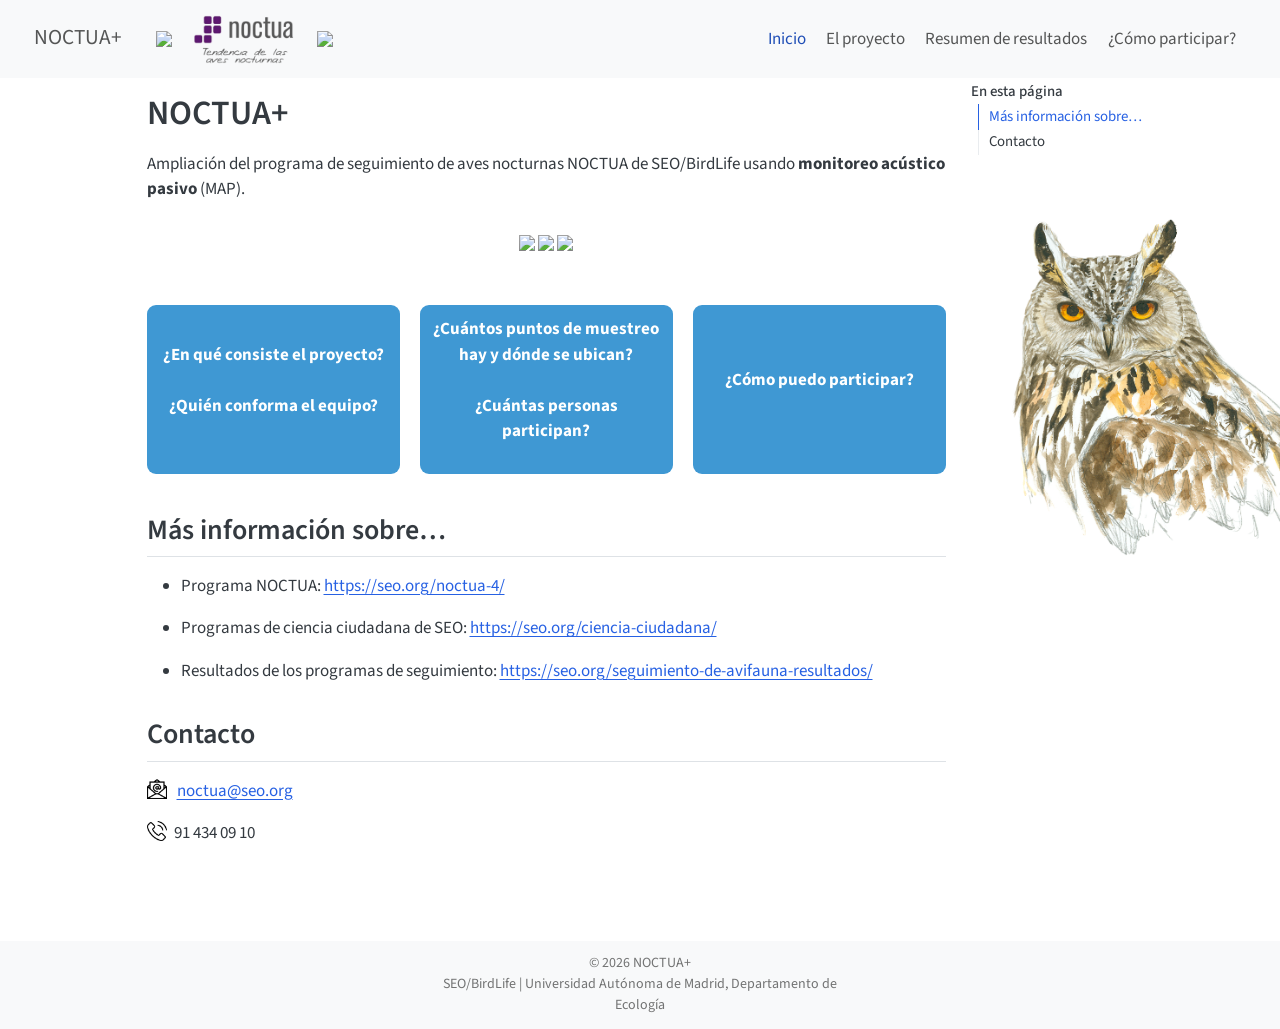
==== docs/index.html @ 01b06749 "inicio" ====
<!DOCTYPE html>
<html xmlns="http://www.w3.org/1999/xhtml" lang="es" xml:lang="es"><head>

<meta charset="utf-8">
<meta name="generator" content="quarto-1.8.25">

<meta name="viewport" content="width=device-width, initial-scale=1.0, user-scalable=yes">


<title>NOCTUA+ – NOCTUA+ </title>
<style>
code{white-space: pre-wrap;}
span.smallcaps{font-variant: small-caps;}
div.columns{display: flex; gap: min(4vw, 1.5em);}
div.column{flex: auto; overflow-x: auto;}
div.hanging-indent{margin-left: 1.5em; text-indent: -1.5em;}
ul.task-list{list-style: none;}
ul.task-list li input[type="checkbox"] {
  width: 0.8em;
  margin: 0 0.8em 0.2em -1em; /* quarto-specific, see https://github.com/quarto-dev/quarto-cli/issues/4556 */ 
  vertical-align: middle;
}
</style>


<script src="site_libs/quarto-nav/quarto-nav.js"></script>
<script src="site_libs/quarto-nav/headroom.min.js"></script>
<script src="site_libs/clipboard/clipboard.min.js"></script>
<script src="site_libs/quarto-search/autocomplete.umd.js"></script>
<script src="site_libs/quarto-search/fuse.min.js"></script>
<script src="site_libs/quarto-search/quarto-search.js"></script>
<meta name="quarto:offset" content="./">
<script src="site_libs/quarto-html/quarto.js" type="module"></script>
<script src="site_libs/quarto-html/tabsets/tabsets.js" type="module"></script>
<script src="site_libs/quarto-html/axe/axe-check.js" type="module"></script>
<script src="site_libs/quarto-html/popper.min.js"></script>
<script src="site_libs/quarto-html/tippy.umd.min.js"></script>
<script src="site_libs/quarto-html/anchor.min.js"></script>
<link href="site_libs/quarto-html/tippy.css" rel="stylesheet">
<link href="site_libs/quarto-html/quarto-syntax-highlighting-7b89279ff1a6dce999919e0e67d4d9ec.css" rel="stylesheet" id="quarto-text-highlighting-styles">
<script src="site_libs/bootstrap/bootstrap.min.js"></script>
<link href="site_libs/bootstrap/bootstrap-icons.css" rel="stylesheet">
<link href="site_libs/bootstrap/bootstrap-8214878b31166e045201707d0946d7bc.min.css" rel="stylesheet" append-hash="true" id="quarto-bootstrap" data-mode="light">
<script id="quarto-search-options" type="application/json">{
  "location": "navbar",
  "copy-button": false,
  "collapse-after": 3,
  "panel-placement": "end",
  "type": "overlay",
  "limit": 50,
  "keyboard-shortcut": [
    "f",
    "/",
    "s"
  ],
  "show-item-context": false,
  "language": {
    "search-no-results-text": "No se han encontrado resultados",
    "search-matching-documents-text": "documentos encontrados",
    "search-copy-link-title": "Copiar el enlace en la búsqueda",
    "search-hide-matches-text": "Ocultar resultados adicionales",
    "search-more-match-text": "resultado adicional en este documento",
    "search-more-matches-text": "resultados adicionales en este documento",
    "search-clear-button-title": "Borrar",
    "search-text-placeholder": "",
    "search-detached-cancel-button-title": "Cancelar",
    "search-submit-button-title": "Enviar",
    "search-label": "Buscar"
  }
}</script>


<link rel="stylesheet" href="styles.css">
</head>

<body class="nav-fixed quarto-light">

<div id="quarto-search-results"></div>
  <header id="quarto-header" class="headroom fixed-top">
    <nav class="navbar navbar-expand-lg " data-bs-theme="dark">
      <div class="navbar-container container-fluid">
      <div class="navbar-brand-container mx-auto">
    <a href="./index.html" class="navbar-brand navbar-brand-logo">
    </a>
    <a class="navbar-brand" href="./index.html">
    <span class="navbar-title">NOCTUA+ <img src="images/seo.png" height="50" style="padding-left:30px"><img src="images/noctua2.png" height="50" style="padding-left:20px"><img src="images/uam.png" height="50" style="padding-left:20px"></span>
    </a>
  </div>
            <div id="quarto-search" class="" title="Buscar"></div>
          <button class="navbar-toggler" type="button" data-bs-toggle="collapse" data-bs-target="#navbarCollapse" aria-controls="navbarCollapse" role="menu" aria-expanded="false" aria-label="Navegación de palanca" onclick="if (window.quartoToggleHeadroom) { window.quartoToggleHeadroom(); }">
  <span class="navbar-toggler-icon"></span>
</button>
          <div class="collapse navbar-collapse" id="navbarCollapse">
            <ul class="navbar-nav navbar-nav-scroll ms-auto">
  <li class="nav-item">
    <a class="nav-link active" href="./index.html" aria-current="page"> 
<span class="menu-text">Inicio</span></a>
  </li>  
  <li class="nav-item">
    <a class="nav-link" href="./proyecto.html"> 
<span class="menu-text">El proyecto</span></a>
  </li>  
  <li class="nav-item">
    <a class="nav-link" href="./resultados.html"> 
<span class="menu-text">Resumen de resultados</span></a>
  </li>  
  <li class="nav-item">
    <a class="nav-link" href="./participar.html"> 
<span class="menu-text">¿Cómo participar?</span></a>
  </li>  
</ul>
          </div> <!-- /navcollapse -->
            <div class="quarto-navbar-tools">
</div>
      </div> <!-- /container-fluid -->
    </nav>
</header>
<!-- content -->
<div id="quarto-content" class="quarto-container page-columns page-rows-contents page-layout-article page-navbar">
<!-- sidebar -->
<!-- margin-sidebar -->
    <div id="quarto-margin-sidebar" class="sidebar margin-sidebar">
        <nav id="TOC" role="doc-toc" class="toc-active">
    <h2 id="toc-title">En esta página</h2>
   
  <ul>
  <li><a href="#más-información-sobre" id="toc-más-información-sobre" class="nav-link active" data-scroll-target="#más-información-sobre">Más información sobre…</a></li>
  <li><a href="#contacto" id="toc-contacto" class="nav-link" data-scroll-target="#contacto">Contacto</a></li>
  </ul>
</nav>
    </div>
<!-- main -->
<main class="content" id="quarto-document-content">

<header id="title-block-header" class="quarto-title-block default">
<div class="quarto-title">
<h1 class="title">NOCTUA+</h1>
</div>



<div class="quarto-title-meta">

    
  
    
  </div>
  


</header>


<p>Ampliación del programa de seguimiento de aves nocturnas NOCTUA de SEO/BirdLife usando <strong>monitoreo acústico pasivo</strong> (MAP).</p>
<div class="cell">
<div class="cell-output-display">
<div style="text-align:center; padding:10px;">
  <img src="images/noctua.jpg" height="120">
  <img src="images/noctua2.jpg" height="120">
  <img src="images/audiomoth.jpg" height="120">
</div>
</div>
</div>
<div class="cards-container">
<div class="card-inicio" onclick="location.href='proyecto.html'">
<p>¿En qué consiste el proyecto?<br>
<br>
¿Quién conforma el equipo?</p>
</div>
<div class="card-inicio" onclick="location.href='mapa.html'">
<p>¿Cuántos puntos de muestreo hay y dónde se ubican?<br>
<br>
¿Cuántas personas participan?</p>
</div>
<div class="card-inicio" onclick="location.href='participar.html'">
<p>¿Cómo puedo participar?</p>
</div>
</div>
<section id="más-información-sobre" class="level2">
<h2 class="anchored" data-anchor-id="más-información-sobre">Más información sobre…</h2>
<ul>
<li><p>Programa NOCTUA: <a href="https://seo.org/noctua-4/" class="uri">https://seo.org/noctua-4/</a></p></li>
<li><p>Programas de ciencia ciudadana de SEO: <a href="https://seo.org/ciencia-ciudadana/" class="uri">https://seo.org/ciencia-ciudadana/</a></p></li>
<li><p>Resultados de los programas de seguimiento: <a href="https://seo.org/seguimiento-de-avifauna-resultados/" class="uri">https://seo.org/seguimiento-de-avifauna-resultados/</a></p></li>
</ul>
</section>
<section id="contacto" class="level2">
<h2 class="anchored" data-anchor-id="contacto">Contacto</h2>
<p><img src="images/email.png" class="img-fluid" style="vertical-align: text-top; margin-right: 7px;" width="20"> <a href="mailto:noctua@seo.org" class="email">noctua@seo.org</a></p>
<p><img src="images/telefono.png" class="img-fluid" style="vertical-align: text-top; margin-right: 7px;" width="20">91 434 09 10</p>


</section>

</main> <!-- /main -->
<img src="images/buho_real.png" class="imagen-derecha">
<script id="quarto-html-after-body" type="application/javascript">
  window.document.addEventListener("DOMContentLoaded", function (event) {
    const icon = "";
    const anchorJS = new window.AnchorJS();
    anchorJS.options = {
      placement: 'right',
      icon: icon
    };
    anchorJS.add('.anchored');
    const isCodeAnnotation = (el) => {
      for (const clz of el.classList) {
        if (clz.startsWith('code-annotation-')) {                     
          return true;
        }
      }
      return false;
    }
    const onCopySuccess = function(e) {
      // button target
      const button = e.trigger;
      // don't keep focus
      button.blur();
      // flash "checked"
      button.classList.add('code-copy-button-checked');
      var currentTitle = button.getAttribute("title");
      button.setAttribute("title", "Copiado");
      let tooltip;
      if (window.bootstrap) {
        button.setAttribute("data-bs-toggle", "tooltip");
        button.setAttribute("data-bs-placement", "left");
        button.setAttribute("data-bs-title", "Copiado");
        tooltip = new bootstrap.Tooltip(button, 
          { trigger: "manual", 
            customClass: "code-copy-button-tooltip",
            offset: [0, -8]});
        tooltip.show();    
      }
      setTimeout(function() {
        if (tooltip) {
          tooltip.hide();
          button.removeAttribute("data-bs-title");
          button.removeAttribute("data-bs-toggle");
          button.removeAttribute("data-bs-placement");
        }
        button.setAttribute("title", currentTitle);
        button.classList.remove('code-copy-button-checked');
      }, 1000);
      // clear code selection
      e.clearSelection();
    }
    const getTextToCopy = function(trigger) {
      const outerScaffold = trigger.parentElement.cloneNode(true);
      const codeEl = outerScaffold.querySelector('code');
      for (const childEl of codeEl.children) {
        if (isCodeAnnotation(childEl)) {
          childEl.remove();
        }
      }
      return codeEl.innerText;
    }
    const clipboard = new window.ClipboardJS('.code-copy-button:not([data-in-quarto-modal])', {
      text: getTextToCopy
    });
    clipboard.on('success', onCopySuccess);
    if (window.document.getElementById('quarto-embedded-source-code-modal')) {
      const clipboardModal = new window.ClipboardJS('.code-copy-button[data-in-quarto-modal]', {
        text: getTextToCopy,
        container: window.document.getElementById('quarto-embedded-source-code-modal')
      });
      clipboardModal.on('success', onCopySuccess);
    }
      var localhostRegex = new RegExp(/^(?:http|https):\/\/localhost\:?[0-9]*\//);
      var mailtoRegex = new RegExp(/^mailto:/);
        var filterRegex = new RegExp('/' + window.location.host + '/');
      var isInternal = (href) => {
          return filterRegex.test(href) || localhostRegex.test(href) || mailtoRegex.test(href);
      }
      // Inspect non-navigation links and adorn them if external
     var links = window.document.querySelectorAll('a[href]:not(.nav-link):not(.navbar-brand):not(.toc-action):not(.sidebar-link):not(.sidebar-item-toggle):not(.pagination-link):not(.no-external):not([aria-hidden]):not(.dropdown-item):not(.quarto-navigation-tool):not(.about-link)');
      for (var i=0; i<links.length; i++) {
        const link = links[i];
        if (!isInternal(link.href)) {
          // undo the damage that might have been done by quarto-nav.js in the case of
          // links that we want to consider external
          if (link.dataset.originalHref !== undefined) {
            link.href = link.dataset.originalHref;
          }
        }
      }
    function tippyHover(el, contentFn, onTriggerFn, onUntriggerFn) {
      const config = {
        allowHTML: true,
        maxWidth: 500,
        delay: 100,
        arrow: false,
        appendTo: function(el) {
            return el.parentElement;
        },
        interactive: true,
        interactiveBorder: 10,
        theme: 'quarto',
        placement: 'bottom-start',
      };
      if (contentFn) {
        config.content = contentFn;
      }
      if (onTriggerFn) {
        config.onTrigger = onTriggerFn;
      }
      if (onUntriggerFn) {
        config.onUntrigger = onUntriggerFn;
      }
      window.tippy(el, config); 
    }
    const noterefs = window.document.querySelectorAll('a[role="doc-noteref"]');
    for (var i=0; i<noterefs.length; i++) {
      const ref = noterefs[i];
      tippyHover(ref, function() {
        // use id or data attribute instead here
        let href = ref.getAttribute('data-footnote-href') || ref.getAttribute('href');
        try { href = new URL(href).hash; } catch {}
        const id = href.replace(/^#\/?/, "");
        const note = window.document.getElementById(id);
        if (note) {
          return note.innerHTML;
        } else {
          return "";
        }
      });
    }
    const xrefs = window.document.querySelectorAll('a.quarto-xref');
    const processXRef = (id, note) => {
      // Strip column container classes
      const stripColumnClz = (el) => {
        el.classList.remove("page-full", "page-columns");
        if (el.children) {
          for (const child of el.children) {
            stripColumnClz(child);
          }
        }
      }
      stripColumnClz(note)
      if (id === null || id.startsWith('sec-')) {
        // Special case sections, only their first couple elements
        const container = document.createElement("div");
        if (note.children && note.children.length > 2) {
          container.appendChild(note.children[0].cloneNode(true));
          for (let i = 1; i < note.children.length; i++) {
            const child = note.children[i];
            if (child.tagName === "P" && child.innerText === "") {
              continue;
            } else {
              container.appendChild(child.cloneNode(true));
              break;
            }
          }
          if (window.Quarto?.typesetMath) {
            window.Quarto.typesetMath(container);
          }
          return container.innerHTML
        } else {
          if (window.Quarto?.typesetMath) {
            window.Quarto.typesetMath(note);
          }
          return note.innerHTML;
        }
      } else {
        // Remove any anchor links if they are present
        const anchorLink = note.querySelector('a.anchorjs-link');
        if (anchorLink) {
          anchorLink.remove();
        }
        if (window.Quarto?.typesetMath) {
          window.Quarto.typesetMath(note);
        }
        if (note.classList.contains("callout")) {
          return note.outerHTML;
        } else {
          return note.innerHTML;
        }
      }
    }
    for (var i=0; i<xrefs.length; i++) {
      const xref = xrefs[i];
      tippyHover(xref, undefined, function(instance) {
        instance.disable();
        let url = xref.getAttribute('href');
        let hash = undefined; 
        if (url.startsWith('#')) {
          hash = url;
        } else {
          try { hash = new URL(url).hash; } catch {}
        }
        if (hash) {
          const id = hash.replace(/^#\/?/, "");
          const note = window.document.getElementById(id);
          if (note !== null) {
            try {
              const html = processXRef(id, note.cloneNode(true));
              instance.setContent(html);
            } finally {
              instance.enable();
              instance.show();
            }
          } else {
            // See if we can fetch this
            fetch(url.split('#')[0])
            .then(res => res.text())
            .then(html => {
              const parser = new DOMParser();
              const htmlDoc = parser.parseFromString(html, "text/html");
              const note = htmlDoc.getElementById(id);
              if (note !== null) {
                const html = processXRef(id, note);
                instance.setContent(html);
              } 
            }).finally(() => {
              instance.enable();
              instance.show();
            });
          }
        } else {
          // See if we can fetch a full url (with no hash to target)
          // This is a special case and we should probably do some content thinning / targeting
          fetch(url)
          .then(res => res.text())
          .then(html => {
            const parser = new DOMParser();
            const htmlDoc = parser.parseFromString(html, "text/html");
            const note = htmlDoc.querySelector('main.content');
            if (note !== null) {
              // This should only happen for chapter cross references
              // (since there is no id in the URL)
              // remove the first header
              if (note.children.length > 0 && note.children[0].tagName === "HEADER") {
                note.children[0].remove();
              }
              const html = processXRef(null, note);
              instance.setContent(html);
            } 
          }).finally(() => {
            instance.enable();
            instance.show();
          });
        }
      }, function(instance) {
      });
    }
        let selectedAnnoteEl;
        const selectorForAnnotation = ( cell, annotation) => {
          let cellAttr = 'data-code-cell="' + cell + '"';
          let lineAttr = 'data-code-annotation="' +  annotation + '"';
          const selector = 'span[' + cellAttr + '][' + lineAttr + ']';
          return selector;
        }
        const selectCodeLines = (annoteEl) => {
          const doc = window.document;
          const targetCell = annoteEl.getAttribute("data-target-cell");
          const targetAnnotation = annoteEl.getAttribute("data-target-annotation");
          const annoteSpan = window.document.querySelector(selectorForAnnotation(targetCell, targetAnnotation));
          const lines = annoteSpan.getAttribute("data-code-lines").split(",");
          const lineIds = lines.map((line) => {
            return targetCell + "-" + line;
          })
          let top = null;
          let height = null;
          let parent = null;
          if (lineIds.length > 0) {
              //compute the position of the single el (top and bottom and make a div)
              const el = window.document.getElementById(lineIds[0]);
              top = el.offsetTop;
              height = el.offsetHeight;
              parent = el.parentElement.parentElement;
            if (lineIds.length > 1) {
              const lastEl = window.document.getElementById(lineIds[lineIds.length - 1]);
              const bottom = lastEl.offsetTop + lastEl.offsetHeight;
              height = bottom - top;
            }
            if (top !== null && height !== null && parent !== null) {
              // cook up a div (if necessary) and position it 
              let div = window.document.getElementById("code-annotation-line-highlight");
              if (div === null) {
                div = window.document.createElement("div");
                div.setAttribute("id", "code-annotation-line-highlight");
                div.style.position = 'absolute';
                parent.appendChild(div);
              }
              div.style.top = top - 2 + "px";
              div.style.height = height + 4 + "px";
              div.style.left = 0;
              let gutterDiv = window.document.getElementById("code-annotation-line-highlight-gutter");
              if (gutterDiv === null) {
                gutterDiv = window.document.createElement("div");
                gutterDiv.setAttribute("id", "code-annotation-line-highlight-gutter");
                gutterDiv.style.position = 'absolute';
                const codeCell = window.document.getElementById(targetCell);
                const gutter = codeCell.querySelector('.code-annotation-gutter');
                gutter.appendChild(gutterDiv);
              }
              gutterDiv.style.top = top - 2 + "px";
              gutterDiv.style.height = height + 4 + "px";
            }
            selectedAnnoteEl = annoteEl;
          }
        };
        const unselectCodeLines = () => {
          const elementsIds = ["code-annotation-line-highlight", "code-annotation-line-highlight-gutter"];
          elementsIds.forEach((elId) => {
            const div = window.document.getElementById(elId);
            if (div) {
              div.remove();
            }
          });
          selectedAnnoteEl = undefined;
        };
          // Handle positioning of the toggle
      window.addEventListener(
        "resize",
        throttle(() => {
          elRect = undefined;
          if (selectedAnnoteEl) {
            selectCodeLines(selectedAnnoteEl);
          }
        }, 10)
      );
      function throttle(fn, ms) {
      let throttle = false;
      let timer;
        return (...args) => {
          if(!throttle) { // first call gets through
              fn.apply(this, args);
              throttle = true;
          } else { // all the others get throttled
              if(timer) clearTimeout(timer); // cancel #2
              timer = setTimeout(() => {
                fn.apply(this, args);
                timer = throttle = false;
              }, ms);
          }
        };
      }
        // Attach click handler to the DT
        const annoteDls = window.document.querySelectorAll('dt[data-target-cell]');
        for (const annoteDlNode of annoteDls) {
          annoteDlNode.addEventListener('click', (event) => {
            const clickedEl = event.target;
            if (clickedEl !== selectedAnnoteEl) {
              unselectCodeLines();
              const activeEl = window.document.querySelector('dt[data-target-cell].code-annotation-active');
              if (activeEl) {
                activeEl.classList.remove('code-annotation-active');
              }
              selectCodeLines(clickedEl);
              clickedEl.classList.add('code-annotation-active');
            } else {
              // Unselect the line
              unselectCodeLines();
              clickedEl.classList.remove('code-annotation-active');
            }
          });
        }
    const findCites = (el) => {
      const parentEl = el.parentElement;
      if (parentEl) {
        const cites = parentEl.dataset.cites;
        if (cites) {
          return {
            el,
            cites: cites.split(' ')
          };
        } else {
          return findCites(el.parentElement)
        }
      } else {
        return undefined;
      }
    };
    var bibliorefs = window.document.querySelectorAll('a[role="doc-biblioref"]');
    for (var i=0; i<bibliorefs.length; i++) {
      const ref = bibliorefs[i];
      const citeInfo = findCites(ref);
      if (citeInfo) {
        tippyHover(citeInfo.el, function() {
          var popup = window.document.createElement('div');
          citeInfo.cites.forEach(function(cite) {
            var citeDiv = window.document.createElement('div');
            citeDiv.classList.add('hanging-indent');
            citeDiv.classList.add('csl-entry');
            var biblioDiv = window.document.getElementById('ref-' + cite);
            if (biblioDiv) {
              citeDiv.innerHTML = biblioDiv.innerHTML;
            }
            popup.appendChild(citeDiv);
          });
          return popup.innerHTML;
        });
      }
    }
  });
  </script>
</div> <!-- /content -->
<footer class="footer">
  <div class="nav-footer">
    <div class="nav-footer-left">
      &nbsp;
    </div>   
    <div class="nav-footer-center">
      <ul class="footer-items list-unstyled">
    <li class="nav-item">
 © 2026 NOCTUA+<br>SEO/BirdLife  |  Universidad Autónoma de Madrid, Departamento de Ecología
  </li>  
</ul>
    </div>
    <div class="nav-footer-right">
      &nbsp;
    </div>
  </div>
</footer>




</body></html>
---- docs/styles.css ----
.justificado {
  text-align: justify !important;
}

/* botones */
.cards-container {
  display: flex;
  gap: 20px;              /* espacio entre tarjetas */
  align-items: stretch;
  padding-top: 40px;
  padding-bottom: 40px;
}

.card-inicio {
  flex: 1;                /* todas ocupan el mismo ancho */
  display: flex;
  align-items: center;    /* centra vertical */
  justify-content: center;/* centra horizontal */
  text-align: center;
  padding: 12px;
  cursor: pointer;

  background-color: #3f98d3 !important;
  border-radius: 9px;
  box-sizing: border-box;
  font-size: 17px;
  font-weight: bold;
  color: white;
  transition: box-shadow 0.3s;
}

.card-inicio:hover {
  box-shadow: 0 6px 16px rgba(0,0,0,0.4);
}

.card-equipo {
  border:none;
}

/* Contenedor principal de Quarto */
.page-columns {
  position: relative;
}

/* Imagen fuera del cuerpo pero alineada al margen del contenido */
.imagen-derecha {
  position: absolute;
  left: 100%;
  margin-left: 40px;
  top: 120px;
  width: 400px;
}

/* Ocultar en pantallas pequeñas */
@media (max-width: 700px) {
  .imagen-derecha {
    display: none;
  }
}
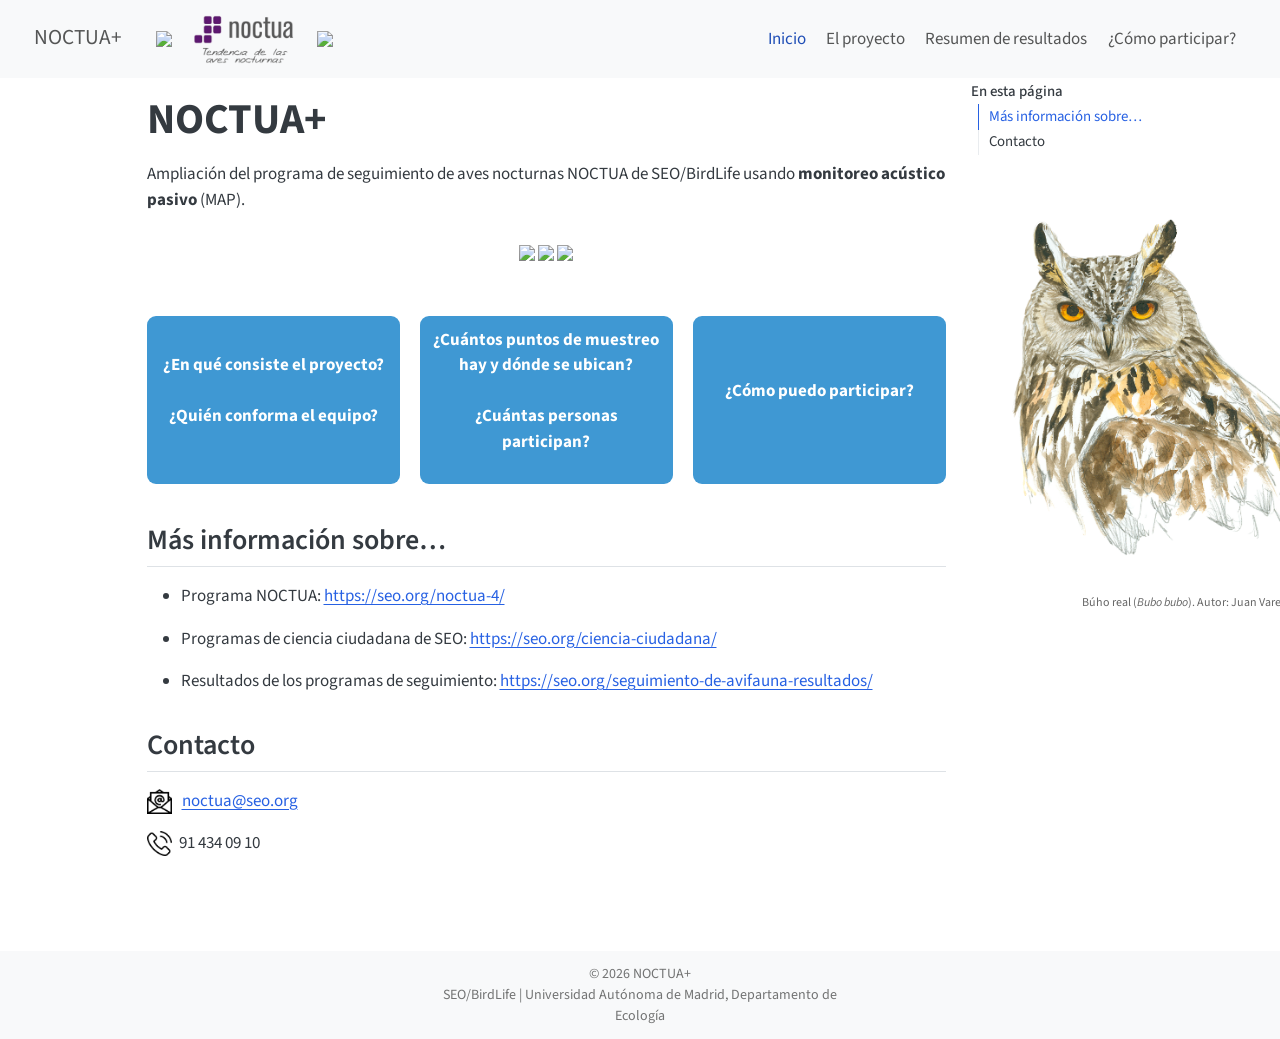
==== commit 878bbf54: "cambios pequeños" ====
--- a/docs/index.html
+++ b/docs/index.html
@@ -186,14 +186,21 @@
 </section>
 <section id="contacto" class="level2">
 <h2 class="anchored" data-anchor-id="contacto">Contacto</h2>
-<p><img src="images/email.png" class="img-fluid" style="vertical-align: text-top; margin-right: 7px;" width="20"> <a href="mailto:noctua@seo.org" class="email">noctua@seo.org</a></p>
-<p><img src="images/telefono.png" class="img-fluid" style="vertical-align: text-top; margin-right: 7px;" width="20">91 434 09 10</p>
+<p><img src="images/email.png" class="img-fluid" style="vertical-align: text-top; margin-right: 7px;" width="25"> <a href="mailto:noctua@seo.org" class="email">noctua@seo.org</a></p>
+<p><img src="images/telefono.png" class="img-fluid" style="vertical-align: text-top; margin-right: 7px;" width="25">91 434 09 10</p>
 
 
 </section>
 
 </main> <!-- /main -->
-<img src="images/buho_real.png" class="imagen-derecha">
+<div class="buho-contenedor">
+
+  <img src="images/buho_real.png" class="buho-derecha">
+
+  <div class="buho-credito">Búho real (<i>Bubo bubo</i>). Autor: Juan Varela</div>
+
+</div>
+
 <script id="quarto-html-after-body" type="application/javascript">
   window.document.addEventListener("DOMContentLoaded", function (event) {
     const icon = "";
--- a/docs/styles.css
+++ b/docs/styles.css
@@ -1,3 +1,8 @@
+h1 {
+  font-size: 2.5rem;
+  font-weight: 700;
+}
+
 .justificado {
   text-align: justify !important;
 }
@@ -43,17 +48,26 @@
 }
 
 /* Imagen fuera del cuerpo pero alineada al margen del contenido */
-.imagen-derecha {
+.buho-contenedor {
   position: absolute;
   left: 100%;
   margin-left: 40px;
   top: 120px;
   width: 400px;
+  text-align: center;
+}
+.buho-derecha {
+  width: 100%;
 }
 
+.buho-credito {
+  font-size: 12px;
+  color: #666;
+  margin-top: 5px;
+}
 /* Ocultar en pantallas pequeñas */
 @media (max-width: 700px) {
-  .imagen-derecha {
+  .buho-contenedor {
     display: none;
   }
 }
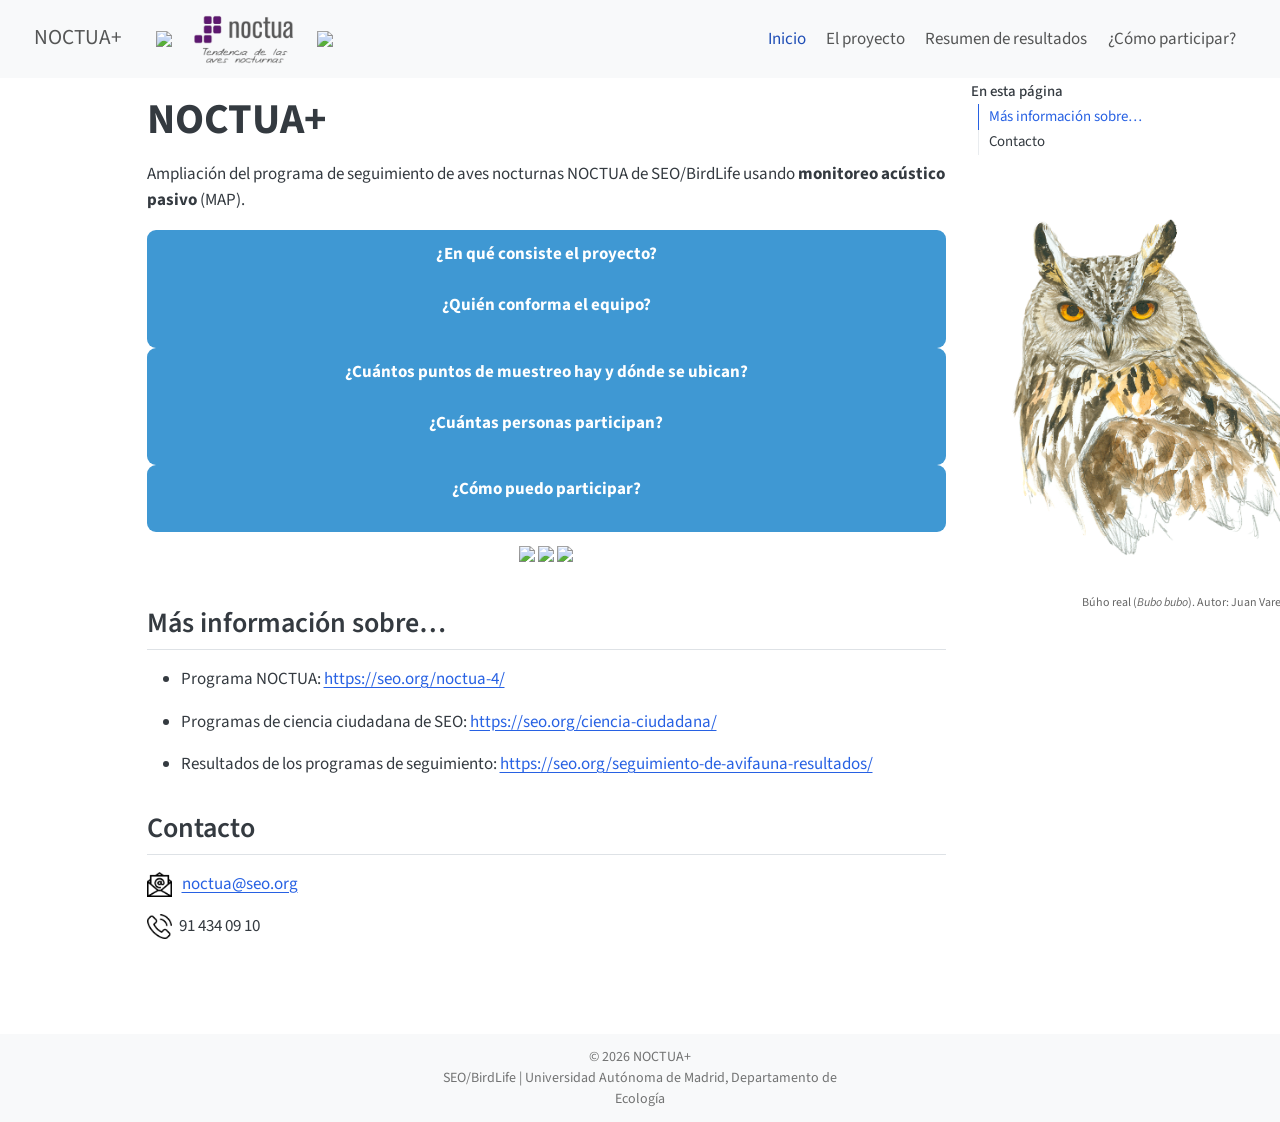
==== commit 99c14411: "objetivos" ====
--- a/docs/index.html
+++ b/docs/index.html
@@ -152,28 +152,28 @@
 
 
 <p>Ampliación del programa de seguimiento de aves nocturnas NOCTUA de SEO/BirdLife usando <strong>monitoreo acústico pasivo</strong> (MAP).</p>
-<div class="cell">
-<div class="cell-output-display">
-<div style="text-align:center; padding:10px;">
-  <img src="images/noctua.jpg" height="120">
-  <img src="images/noctua2.jpg" height="120">
-  <img src="images/audiomoth.jpg" height="120">
-</div>
-</div>
-</div>
 <div class="cards-container">
 <div class="card-inicio" onclick="location.href='proyecto.html'">
 <p>¿En qué consiste el proyecto?<br>
 <br>
 ¿Quién conforma el equipo?</p>
 </div>
-<div class="card-inicio" onclick="location.href='mapa.html'">
+<div class="card-inicio" onclick="location.href='resultados.html'">
 <p>¿Cuántos puntos de muestreo hay y dónde se ubican?<br>
 <br>
 ¿Cuántas personas participan?</p>
 </div>
 <div class="card-inicio" onclick="location.href='participar.html'">
 <p>¿Cómo puedo participar?</p>
+</div>
+</div>
+<div class="cell">
+<div class="cell-output-display">
+<div style="text-align:center; padding:10px; padding-bottom:40px;">
+  <img src="images/noctua.jpg" height="120">
+  <img src="images/noctua2.jpg" height="120">
+  <img src="images/audiomoth.jpg" height="120">
+</div>
 </div>
 </div>
 <section id="más-información-sobre" class="level2">
--- a/docs/styles.css
+++ b/docs/styles.css
@@ -1,6 +1,10 @@
 h1 {
   font-size: 2.5rem;
   font-weight: 700;
+}
+
+h4 {
+  padding-bottom: 10px;
 }
 
 .justificado {
@@ -8,11 +12,11 @@
 }
 
 /* botones */
-.cards-container {
+.contenedor-botones-inicio {
   display: flex;
   gap: 20px;              /* espacio entre tarjetas */
   align-items: stretch;
-  padding-top: 40px;
+  padding-top: 20px;
   padding-bottom: 40px;
 }
 
@@ -42,6 +46,49 @@
   border:none;
 }
 
+.contenedor-objetivos-proyecto {
+  display: grid;
+  grid-template-columns: repeat(2, 1fr); /* 2 columnas */
+  grid-gap: 20px;
+  padding-top: 20px;
+  padding-bottom: 40px;
+}
+
+.card-objetivos {
+  display: flex;
+  flex-direction: column;   /* 👈 clave */
+  align-items: center;
+  justify-content: center;
+  text-align: center;
+  padding: 16px;
+
+  background-color: #3f98d3 !important;
+  border-radius: 9px;
+  box-sizing: border-box;
+  font-size: 17px;
+  color: white;
+}
+
+.icono-objetivo {
+  width: 80px;       /* ajusta tamaño */
+  height: auto;
+  flex-shrink: 0;
+}
+
+.contenido-card {
+  display: flex;
+  align-items: center;   /* centra verticalmente */
+  justify-content: center; /* centra todo el bloque */
+  gap: 12px;             /* espacio entre imagen y texto */
+}
+
+/* una columna de objetivos en el movil */
+@media (max-width: 768px) {
+  .contenedor-objetivos-proyecto {
+    grid-template-columns: 1fr;
+  }
+}
+
 /* Contenedor principal de Quarto */
 .page-columns {
   position: relative;
@@ -65,9 +112,11 @@
   color: #666;
   margin-top: 5px;
 }
-/* Ocultar en pantallas pequeñas */
+
+/* Ocultar búho en pantallas pequeñas */
 @media (max-width: 700px) {
   .buho-contenedor {
     display: none;
   }
-}+}
+
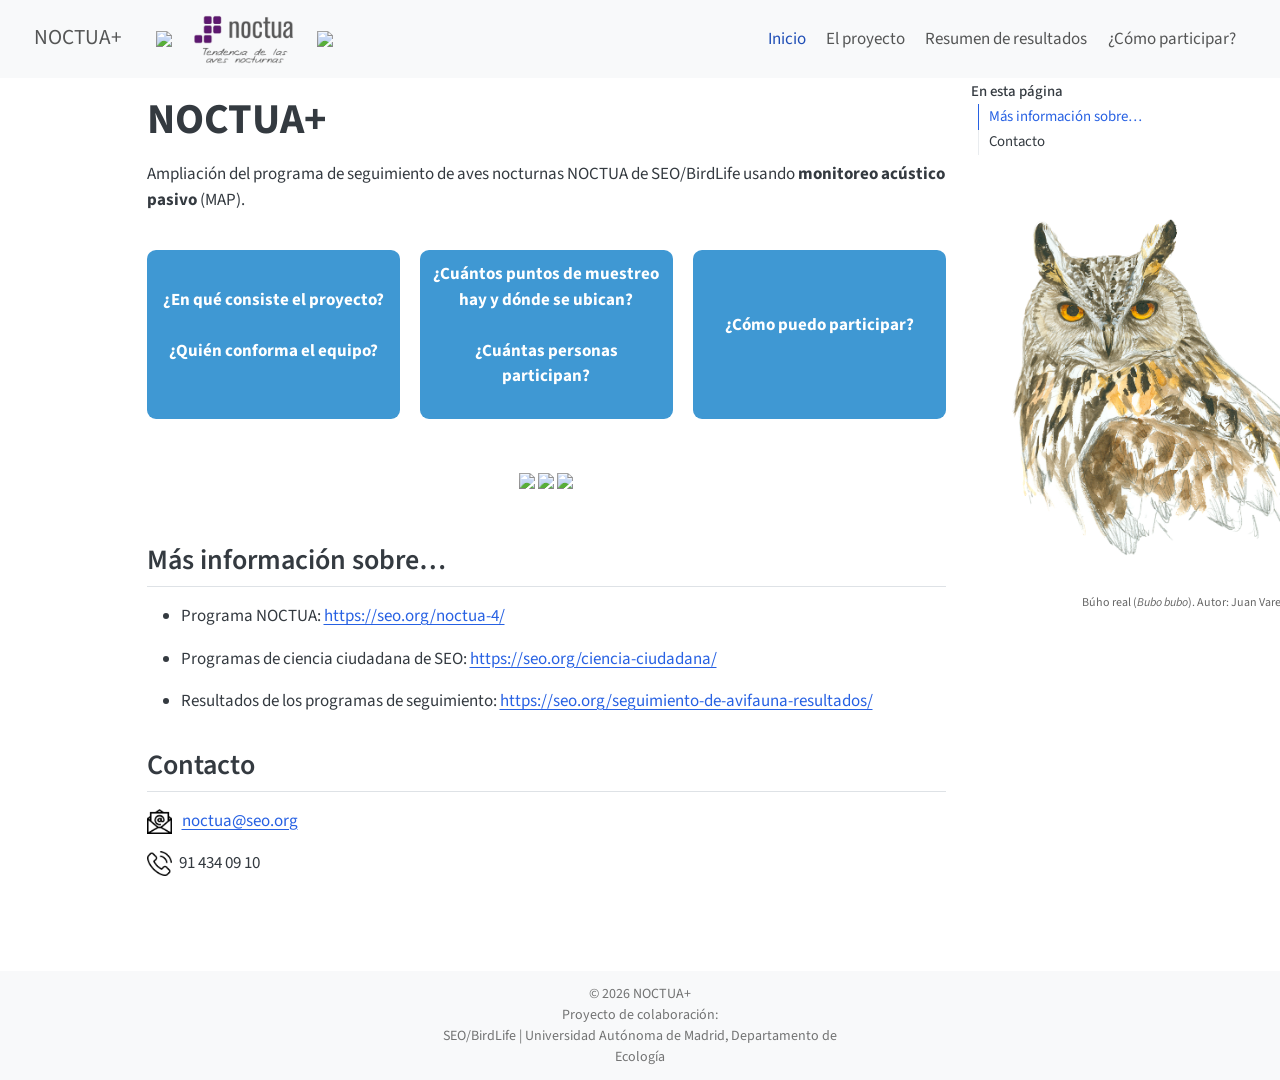
==== commit 3da39bb5: "objetivos" ====
--- a/docs/index.html
+++ b/docs/index.html
@@ -152,7 +152,7 @@
 
 
 <p>Ampliación del programa de seguimiento de aves nocturnas NOCTUA de SEO/BirdLife usando <strong>monitoreo acústico pasivo</strong> (MAP).</p>
-<div class="cards-container">
+<div class="contenedor-botones-inicio">
 <div class="card-inicio" onclick="location.href='proyecto.html'">
 <p>¿En qué consiste el proyecto?<br>
 <br>
@@ -169,7 +169,7 @@
 </div>
 <div class="cell">
 <div class="cell-output-display">
-<div style="text-align:center; padding:10px; padding-bottom:40px;">
+<div style="text-align:center; padding:10px; padding-bottom:50px;">
   <img src="images/noctua.jpg" height="120">
   <img src="images/noctua2.jpg" height="120">
   <img src="images/audiomoth.jpg" height="120">
@@ -610,7 +610,7 @@
     <div class="nav-footer-center">
       <ul class="footer-items list-unstyled">
     <li class="nav-item">
- © 2026 NOCTUA+<br>SEO/BirdLife  |  Universidad Autónoma de Madrid, Departamento de Ecología
+ © 2026 NOCTUA+<br>Proyecto de colaboración:<br>SEO/BirdLife  |  Universidad Autónoma de Madrid, Departamento de Ecología
   </li>  
 </ul>
     </div>
--- a/docs/styles.css
+++ b/docs/styles.css
@@ -70,7 +70,7 @@
 }
 
 .icono-objetivo {
-  width: 80px;       /* ajusta tamaño */
+  width: 90px;       /* ajusta tamaño */
   height: auto;
   flex-shrink: 0;
 }
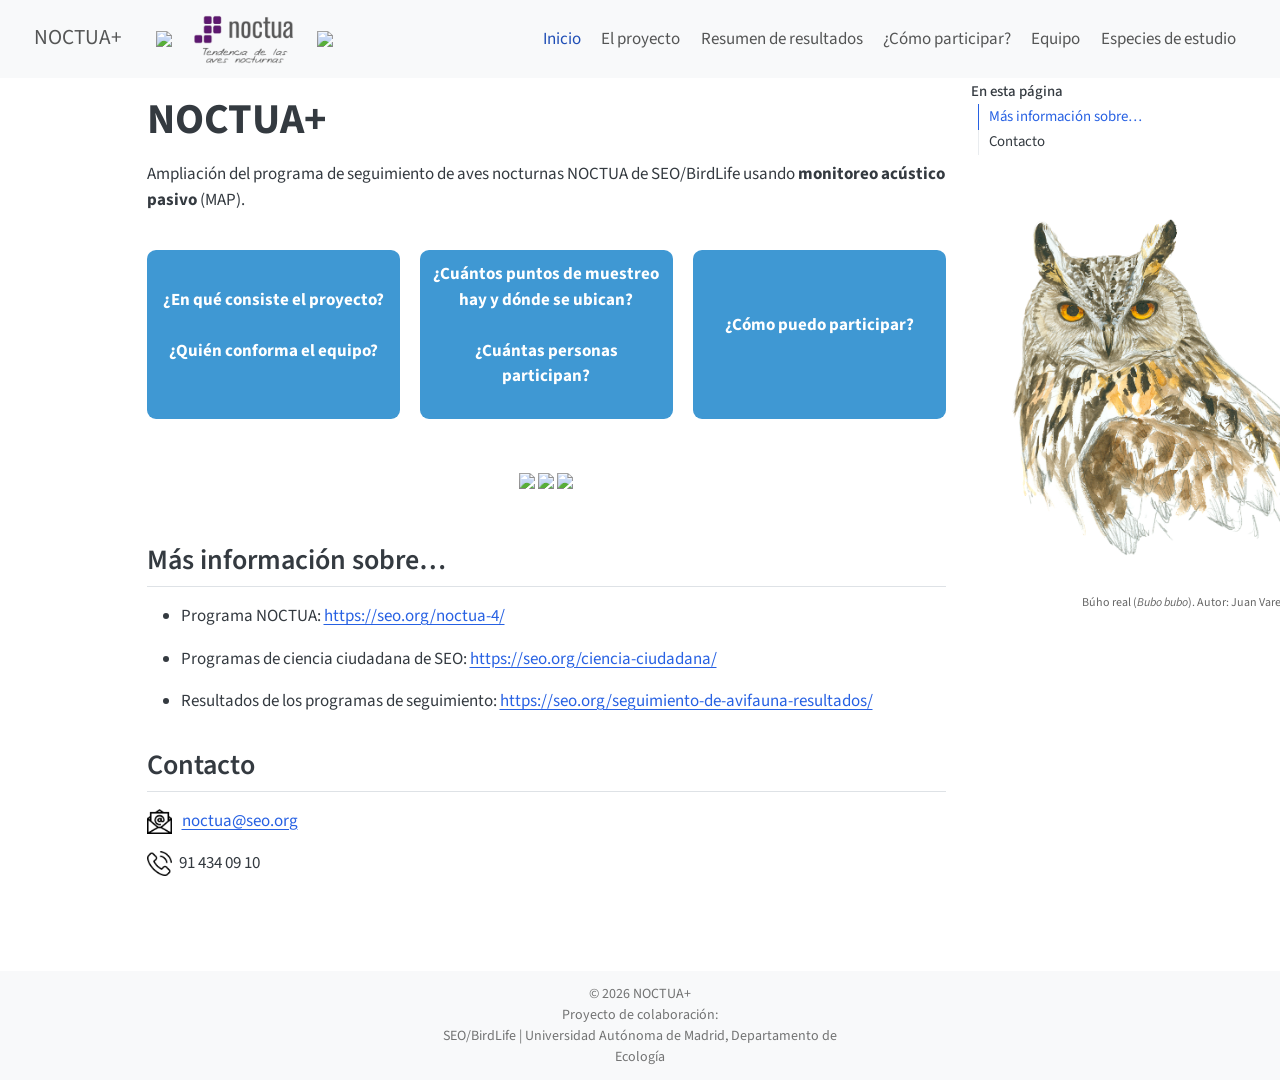
==== commit 9d7aa9d2: "feedback Diego" ====
--- a/docs/index.html
+++ b/docs/index.html
@@ -107,6 +107,14 @@
   <li class="nav-item">
     <a class="nav-link" href="./participar.html"> 
 <span class="menu-text">¿Cómo participar?</span></a>
+  </li>  
+  <li class="nav-item">
+    <a class="nav-link" href="./equipo.html"> 
+<span class="menu-text">Equipo</span></a>
+  </li>  
+  <li class="nav-item">
+    <a class="nav-link" href="./especies.html"> 
+<span class="menu-text">Especies de estudio</span></a>
   </li>  
 </ul>
           </div> <!-- /navcollapse -->
--- a/docs/styles.css
+++ b/docs/styles.css
@@ -51,7 +51,7 @@
   grid-template-columns: repeat(2, 1fr); /* 2 columnas */
   grid-gap: 20px;
   padding-top: 20px;
-  padding-bottom: 40px;
+  padding-bottom: 20px;
 }
 
 .card-objetivos {
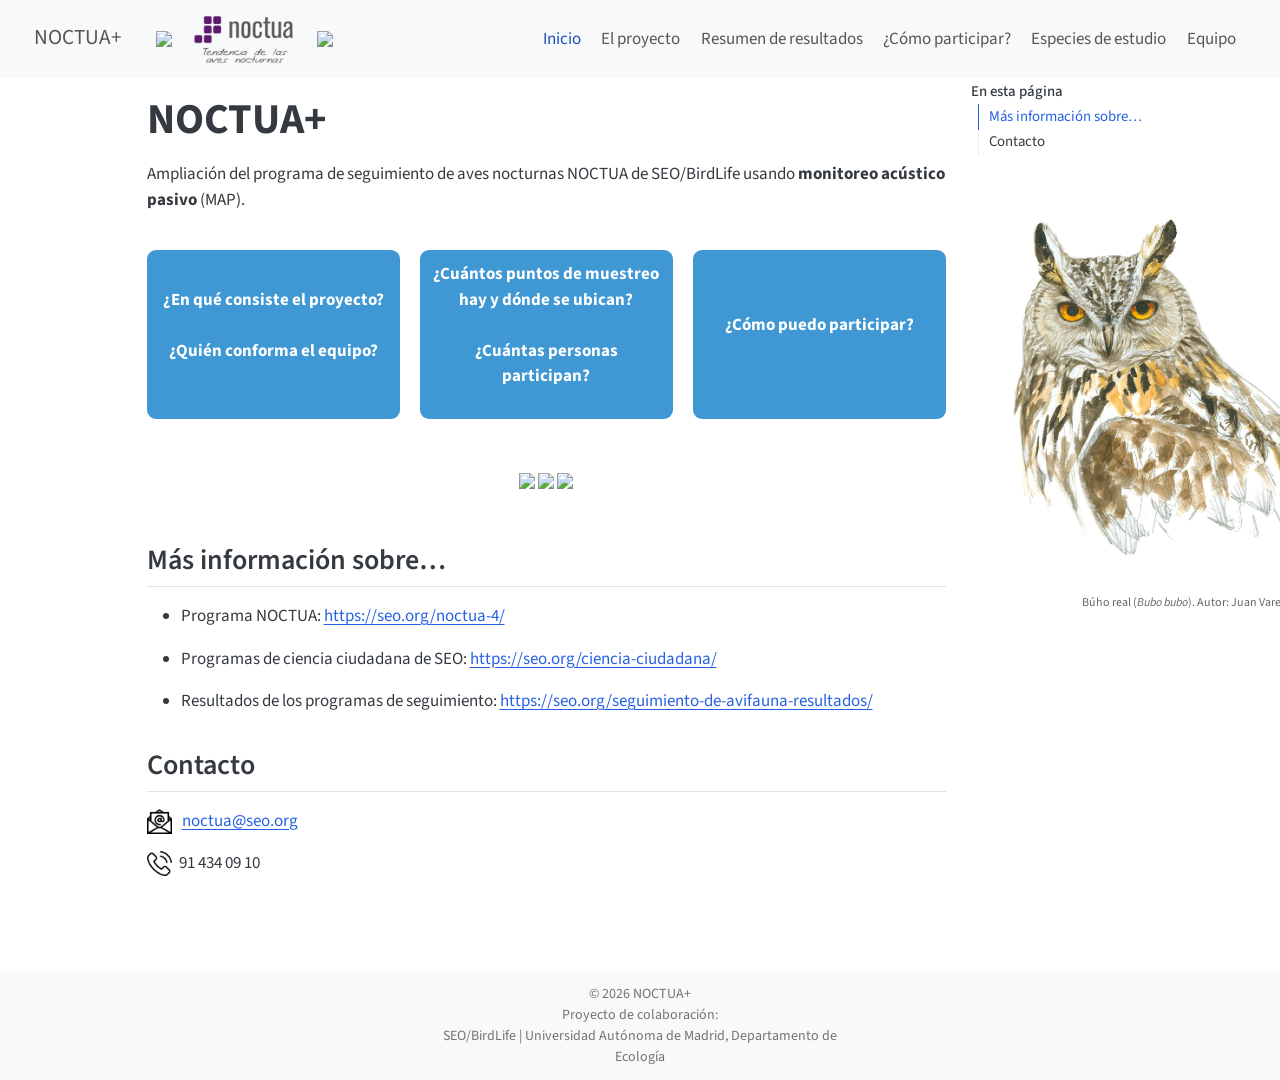
==== commit f7c6bba1: "cambios Diego" ====
--- a/docs/index.html
+++ b/docs/index.html
@@ -109,12 +109,12 @@
 <span class="menu-text">¿Cómo participar?</span></a>
   </li>  
   <li class="nav-item">
+    <a class="nav-link" href="./especies.html"> 
+<span class="menu-text">Especies de estudio</span></a>
+  </li>  
+  <li class="nav-item">
     <a class="nav-link" href="./equipo.html"> 
 <span class="menu-text">Equipo</span></a>
-  </li>  
-  <li class="nav-item">
-    <a class="nav-link" href="./especies.html"> 
-<span class="menu-text">Especies de estudio</span></a>
   </li>  
 </ul>
           </div> <!-- /navcollapse -->
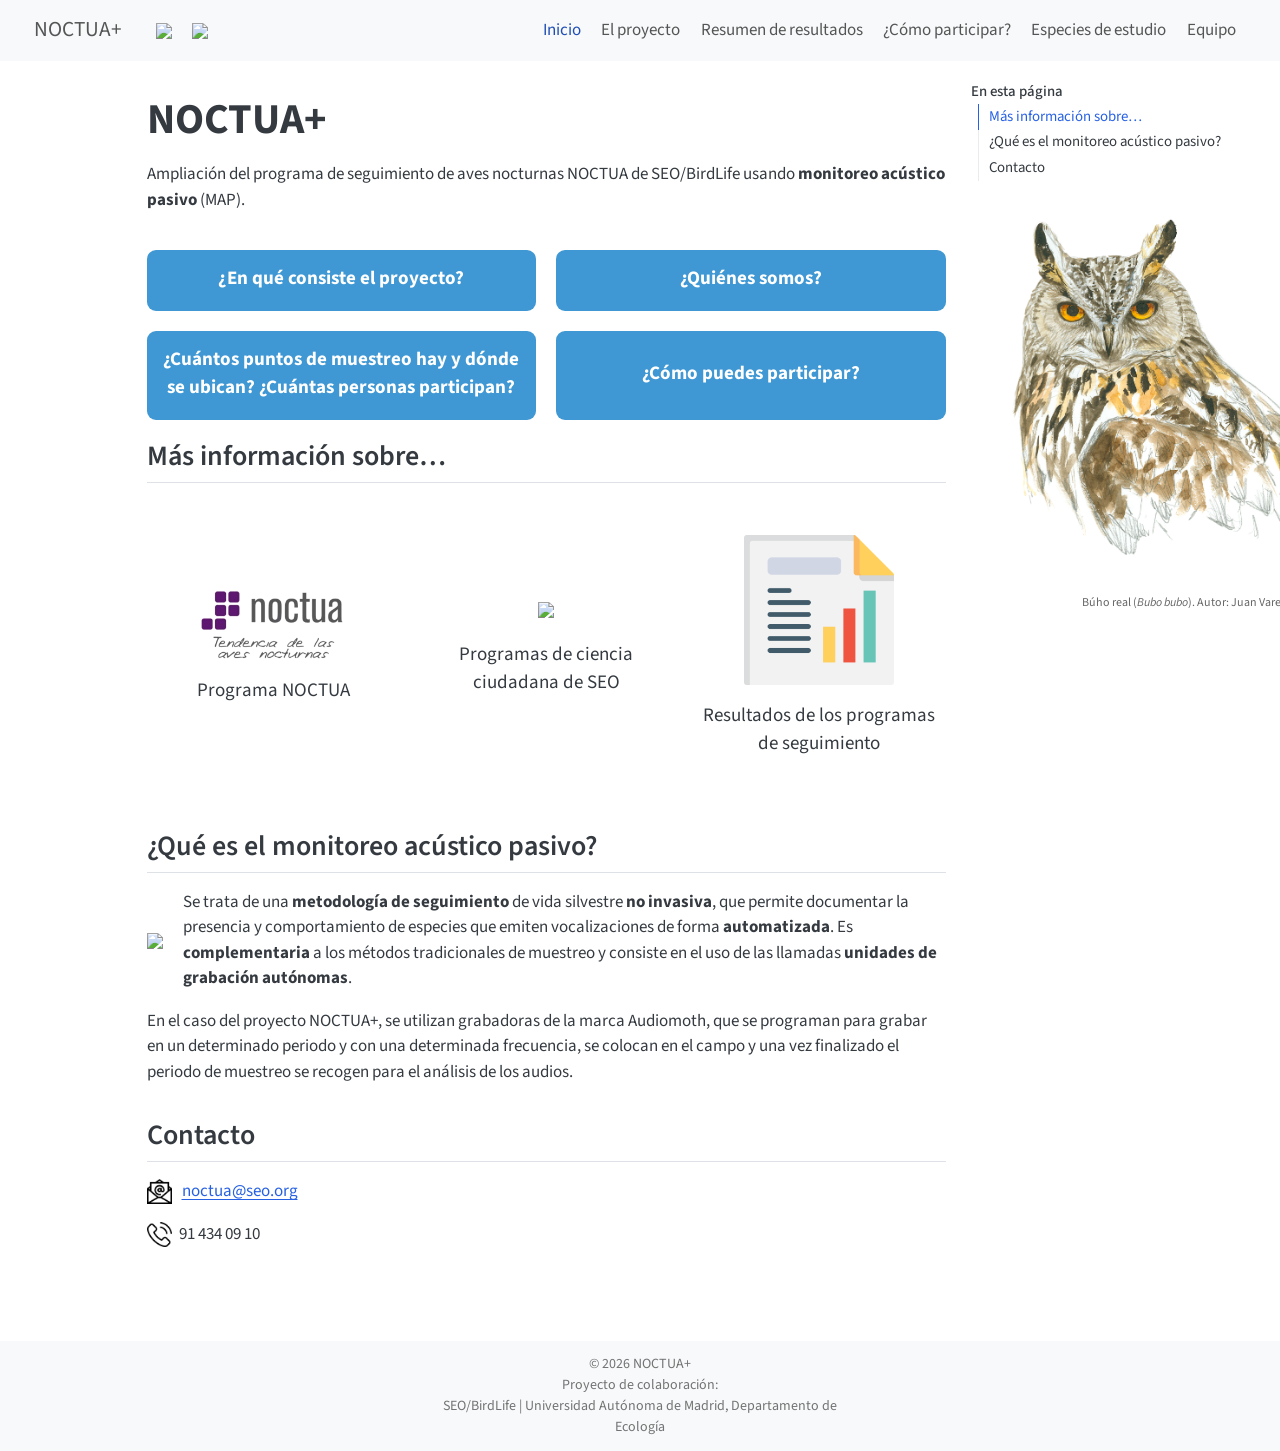
==== commit 8bbb909a: "update index" ====
--- a/docs/index.html
+++ b/docs/index.html
@@ -83,7 +83,7 @@
     <a href="./index.html" class="navbar-brand navbar-brand-logo">
     </a>
     <a class="navbar-brand" href="./index.html">
-    <span class="navbar-title">NOCTUA+ <img src="images/seo.png" height="50" style="padding-left:30px"><img src="images/noctua2.png" height="50" style="padding-left:20px"><img src="images/uam.png" height="50" style="padding-left:20px"></span>
+    <span class="navbar-title">NOCTUA+ <img src="images/seo.png" height="50" style="padding-left:30px"><img src="images/uam.png" height="50" style="padding-left:20px"></span>
     </a>
   </div>
             <div id="quarto-search" class="" title="Buscar"></div>
@@ -133,6 +133,7 @@
    
   <ul>
   <li><a href="#más-información-sobre" id="toc-más-información-sobre" class="nav-link active" data-scroll-target="#más-información-sobre">Más información sobre…</a></li>
+  <li><a href="#qué-es-el-monitoreo-acústico-pasivo" id="toc-qué-es-el-monitoreo-acústico-pasivo" class="nav-link" data-scroll-target="#qué-es-el-monitoreo-acústico-pasivo">¿Qué es el monitoreo acústico pasivo?</a></li>
   <li><a href="#contacto" id="toc-contacto" class="nav-link" data-scroll-target="#contacto">Contacto</a></li>
   </ul>
 </nav>
@@ -162,35 +163,56 @@
 <p>Ampliación del programa de seguimiento de aves nocturnas NOCTUA de SEO/BirdLife usando <strong>monitoreo acústico pasivo</strong> (MAP).</p>
 <div class="contenedor-botones-inicio">
 <div class="card-inicio" onclick="location.href='proyecto.html'">
-<p>¿En qué consiste el proyecto?<br>
-<br>
-¿Quién conforma el equipo?</p>
+<p>¿En qué consiste el proyecto?</p>
+</div>
+<div class="card-inicio" onclick="location.href='equipo.html'">
+<p>¿Quiénes somos?</p>
 </div>
 <div class="card-inicio" onclick="location.href='resultados.html'">
-<p>¿Cuántos puntos de muestreo hay y dónde se ubican?<br>
-<br>
-¿Cuántas personas participan?</p>
+<p>¿Cuántos puntos de muestreo hay y dónde se ubican? ¿Cuántas personas participan?</p>
 </div>
 <div class="card-inicio" onclick="location.href='participar.html'">
-<p>¿Cómo puedo participar?</p>
-</div>
-</div>
-<div class="cell">
-<div class="cell-output-display">
-<div style="text-align:center; padding:10px; padding-bottom:50px;">
-  <img src="images/noctua.jpg" height="120">
-  <img src="images/noctua2.jpg" height="120">
-  <img src="images/audiomoth.jpg" height="120">
-</div>
+<p>¿Cómo puedes participar?</p>
 </div>
 </div>
 <section id="más-información-sobre" class="level2">
 <h2 class="anchored" data-anchor-id="más-información-sobre">Más información sobre…</h2>
-<ul>
-<li><p>Programa NOCTUA: <a href="https://seo.org/noctua-4/" class="uri">https://seo.org/noctua-4/</a></p></li>
-<li><p>Programas de ciencia ciudadana de SEO: <a href="https://seo.org/ciencia-ciudadana/" class="uri">https://seo.org/ciencia-ciudadana/</a></p></li>
-<li><p>Resultados de los programas de seguimiento: <a href="https://seo.org/seguimiento-de-avifauna-resultados/" class="uri">https://seo.org/seguimiento-de-avifauna-resultados/</a></p></li>
-</ul>
+<div class="contenedor-info-inicio">
+<div class="card-info-inicio" onclick="window.open('https://seo.org/noctua-4/', '_blank')">
+<div class="card-contenido-info-inicio">
+<p><img src="images/noctua2.png" class="icono-info-inicio"></p>
+<p>
+Programa NOCTUA
+</p>
+</div>
+</div>
+<div class="card-info-inicio" onclick="window.open('https://seo.org/ciencia-ciudadana/', '_blank')">
+<div class="card-contenido-info-inicio">
+<p><img src="images/noctua.jpg" class="icono-info-inicio"></p>
+<p>
+Programas de ciencia ciudadana de SEO
+</p>
+</div>
+</div>
+<div class="card-info-inicio" onclick="window.open('https://seo.org/seguimiento-de-avifauna-resultados/', '_href')">
+<div class="card-contenido-info-inicio">
+<p><img src="images/report.png" class="icono-info-inicio"></p>
+<p>
+Resultados de los programas de seguimiento
+</p>
+</div>
+</div>
+</div>
+</section>
+<section id="qué-es-el-monitoreo-acústico-pasivo" class="level2">
+<h2 class="anchored" data-anchor-id="qué-es-el-monitoreo-acústico-pasivo">¿Qué es el monitoreo acústico pasivo?</h2>
+<div class="contenedor-map">
+<p><img src="images/audiomoth.jpg"></p>
+<p>
+Se trata de una <strong>metodología de seguimiento</strong> de vida silvestre <strong>no invasiva</strong>, que permite documentar la presencia y comportamiento de especies que emiten vocalizaciones de forma <strong>automatizada</strong>. Es <strong>complementaria</strong> a los métodos tradicionales de muestreo y consiste en el uso de las llamadas <strong>unidades de grabación autónomas</strong>.
+</p>
+</div>
+<p>En el caso del proyecto NOCTUA+, se utilizan grabadoras de la marca Audiomoth, que se programan para grabar en un determinado periodo y con una determinada frecuencia, se colocan en el campo y una vez finalizado el periodo de muestreo se recogen para el análisis de los audios.</p>
 </section>
 <section id="contacto" class="level2">
 <h2 class="anchored" data-anchor-id="contacto">Contacto</h2>
--- a/docs/styles.css
+++ b/docs/styles.css
@@ -1,3 +1,5 @@
+/* estilo títulos y texto----------------------*/
+
 h1 {
   font-size: 2.5rem;
   font-weight: 700;
@@ -11,28 +13,39 @@
   text-align: justify !important;
 }
 
-/* botones */
+
+/* Contenedor principal de Quarto---------------*/
+.page-columns {
+  position: relative;
+}
+
+
+/* botones preguntas inicio------------------------*/
+
 .contenedor-botones-inicio {
-  display: flex;
-  gap: 20px;              /* espacio entre tarjetas */
-  align-items: stretch;
+  display: grid;
+  grid-template-columns: repeat(2, 1fr); /* 2 columnas */
+  grid-gap: 20px;
   padding-top: 20px;
-  padding-bottom: 40px;
+  padding-bottom: 20px;
 }
 
 .card-inicio {
-  flex: 1;                /* todas ocupan el mismo ancho */
+  flex: 1;          /* todas ocupan el mismo ancho */
   display: flex;
+  flex-direction: column;
   align-items: center;    /* centra vertical */
   justify-content: center;/* centra horizontal */
   text-align: center;
-  padding: 12px;
+  padding-top: 15px;
+  padding-left: 10px;
+  padding-right: 10px;
   cursor: pointer;
 
   background-color: #3f98d3 !important;
   border-radius: 9px;
   box-sizing: border-box;
-  font-size: 17px;
+  font-size: 19px;
   font-weight: bold;
   color: white;
   transition: box-shadow 0.3s;
@@ -42,10 +55,68 @@
   box-shadow: 0 6px 16px rgba(0,0,0,0.4);
 }
 
+/* columnas más info---------------------------*/
+.contenedor-info-inicio {
+  display: grid;
+  grid-template-columns: repeat(3, 1fr); /* 2 columnas */
+  grid-gap: 20px;
+  padding-top: 20px;
+  padding-bottom: 20px;
+}
+.card-info-inicio {
+  flex: 1;          /* todas ocupan el mismo ancho */
+  display: flex;
+  flex-direction: column;
+  align-items: center;    /* centra vertical */
+  justify-content: center;/* centra horizontal */
+  text-align: center;
+  padding-top: 15px;
+  padding-left: 10px;
+  padding-right: 10px;
+  cursor: pointer;
+
+  border-radius: 9px;
+  box-sizing: border-box;
+  font-size: 19px;
+  transition: box-shadow 0.3s;
+}
+
+.card-info-inicio:hover {
+  box-shadow: 0 6px 16px rgba(0,0,0,0.4);
+}
+
+.icono-info-inicio {
+  height: auto;       /* ajusta tamaño */
+  width: 150px;
+  object-fit: contain;
+}
+
+.contenido-info-inicio {
+  display: flex;
+  flex-direction: column;
+  align-items: center;   /* centra verticalmente */
+  justify-content: center; /* centra todo el bloque */
+  gap: 12px;             /* espacio entre imagen y texto */
+  text-align: center;
+}
+
+/* MAP-----------------------------------------*/
+.contenedor-map {
+  display: flex;
+  align-items: center;
+  gap: 20px;
+}
+.contenedor-map img {
+  height: 200px;
+}
+
+/* columnas equipo-----------------------------*/
 .card-equipo {
   border:none;
 }
 
+
+/* objetivos-----------------------------------*/
 .contenedor-objetivos-proyecto {
   display: grid;
   grid-template-columns: repeat(2, 1fr); /* 2 columnas */
@@ -82,19 +153,13 @@
   gap: 12px;             /* espacio entre imagen y texto */
 }
 
-/* una columna de objetivos en el movil */
-@media (max-width: 768px) {
+@media (max-width: 768px) {  /* una columna de objetivos en el movil */
   .contenedor-objetivos-proyecto {
     grid-template-columns: 1fr;
   }
 }
 
-/* Contenedor principal de Quarto */
-.page-columns {
-  position: relative;
-}
-
-/* Imagen fuera del cuerpo pero alineada al margen del contenido */
+/* Imagen búho fuera del cuerpo pero alineada al margen del contenido */
 .buho-contenedor {
   position: absolute;
   left: 100%;
@@ -113,8 +178,7 @@
   margin-top: 5px;
 }
 
-/* Ocultar búho en pantallas pequeñas */
-@media (max-width: 700px) {
+@media (max-width: 700px) { /* Ocultar búho en pantallas pequeñas */
   .buho-contenedor {
     display: none;
   }
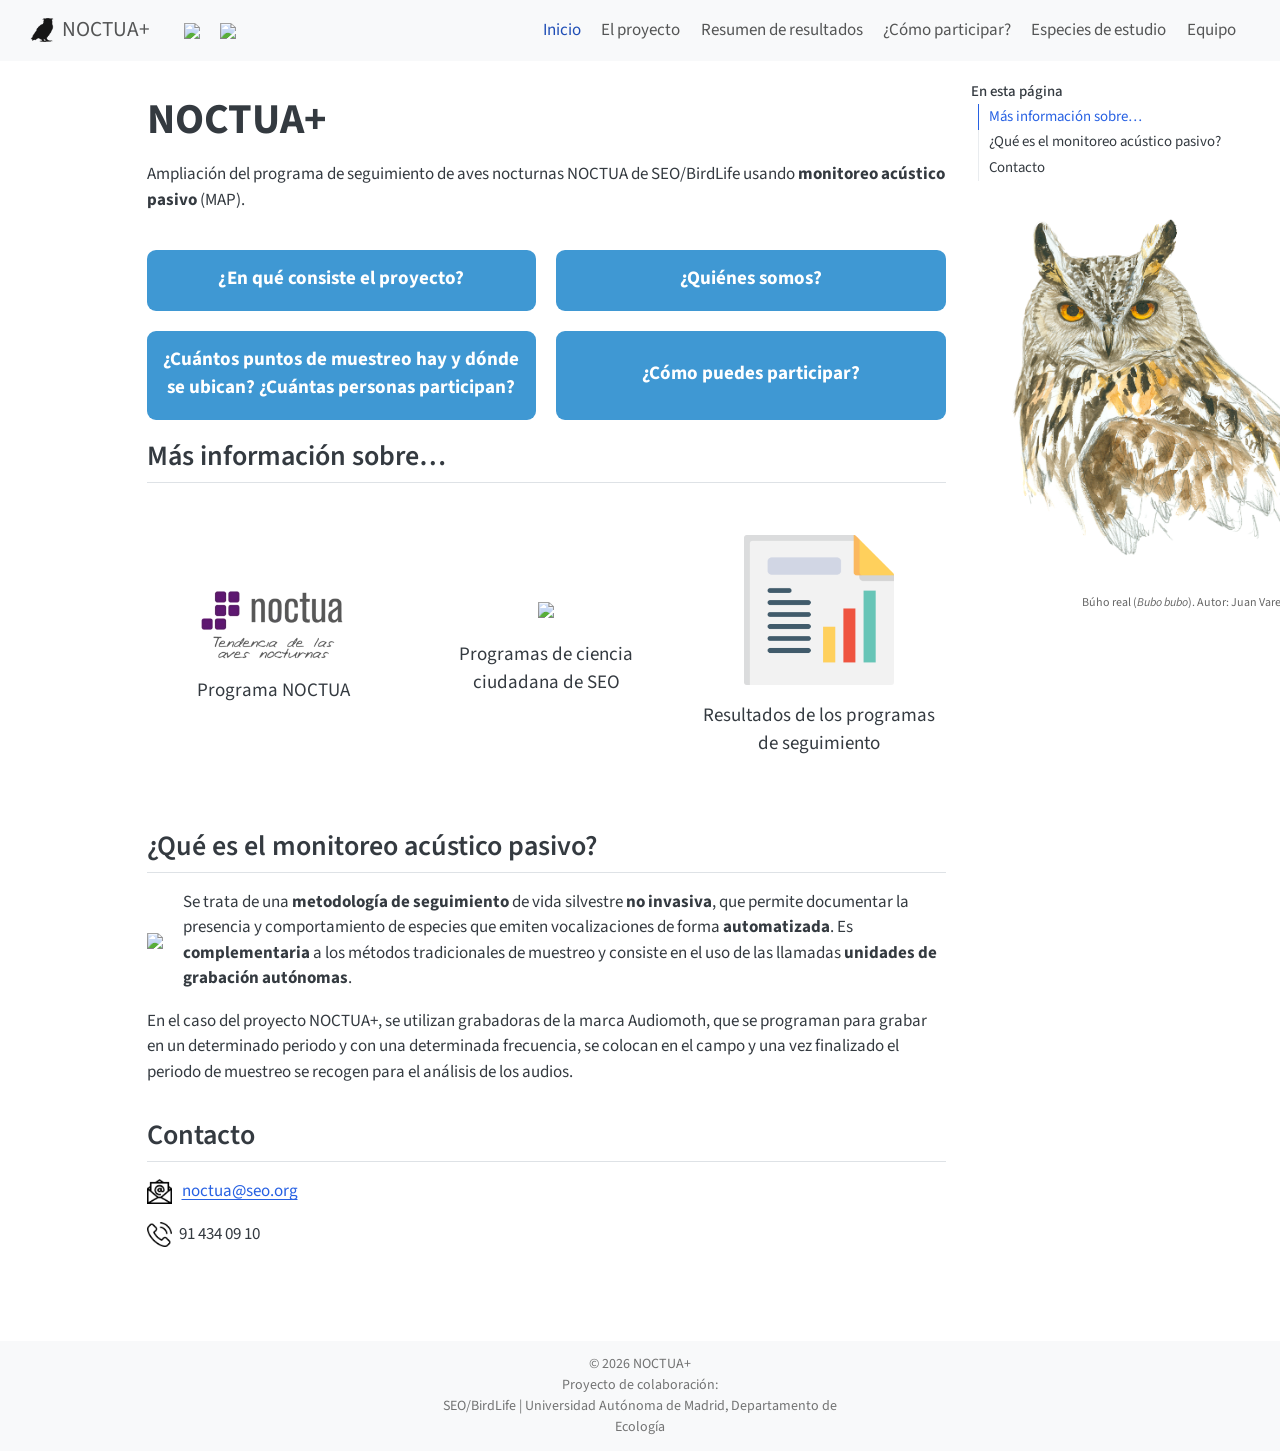
==== commit 2f6449ae: "añadir favicon" ====
--- a/docs/index.html
+++ b/docs/index.html
@@ -30,6 +30,7 @@
 <script src="site_libs/quarto-search/fuse.min.js"></script>
 <script src="site_libs/quarto-search/quarto-search.js"></script>
 <meta name="quarto:offset" content="./">
+<link href="./images/favicon.png" rel="icon" type="image/png">
 <script src="site_libs/quarto-html/quarto.js" type="module"></script>
 <script src="site_libs/quarto-html/tabsets/tabsets.js" type="module"></script>
 <script src="site_libs/quarto-html/axe/axe-check.js" type="module"></script>
@@ -81,6 +82,8 @@
       <div class="navbar-container container-fluid">
       <div class="navbar-brand-container mx-auto">
     <a href="./index.html" class="navbar-brand navbar-brand-logo">
+    <img src="./images/favicon.png" alt="" class="navbar-logo light-content">
+    <img src="./images/favicon.png" alt="" class="navbar-logo dark-content">
     </a>
     <a class="navbar-brand" href="./index.html">
     <span class="navbar-title">NOCTUA+ <img src="images/seo.png" height="50" style="padding-left:30px"><img src="images/uam.png" height="50" style="padding-left:20px"></span>
